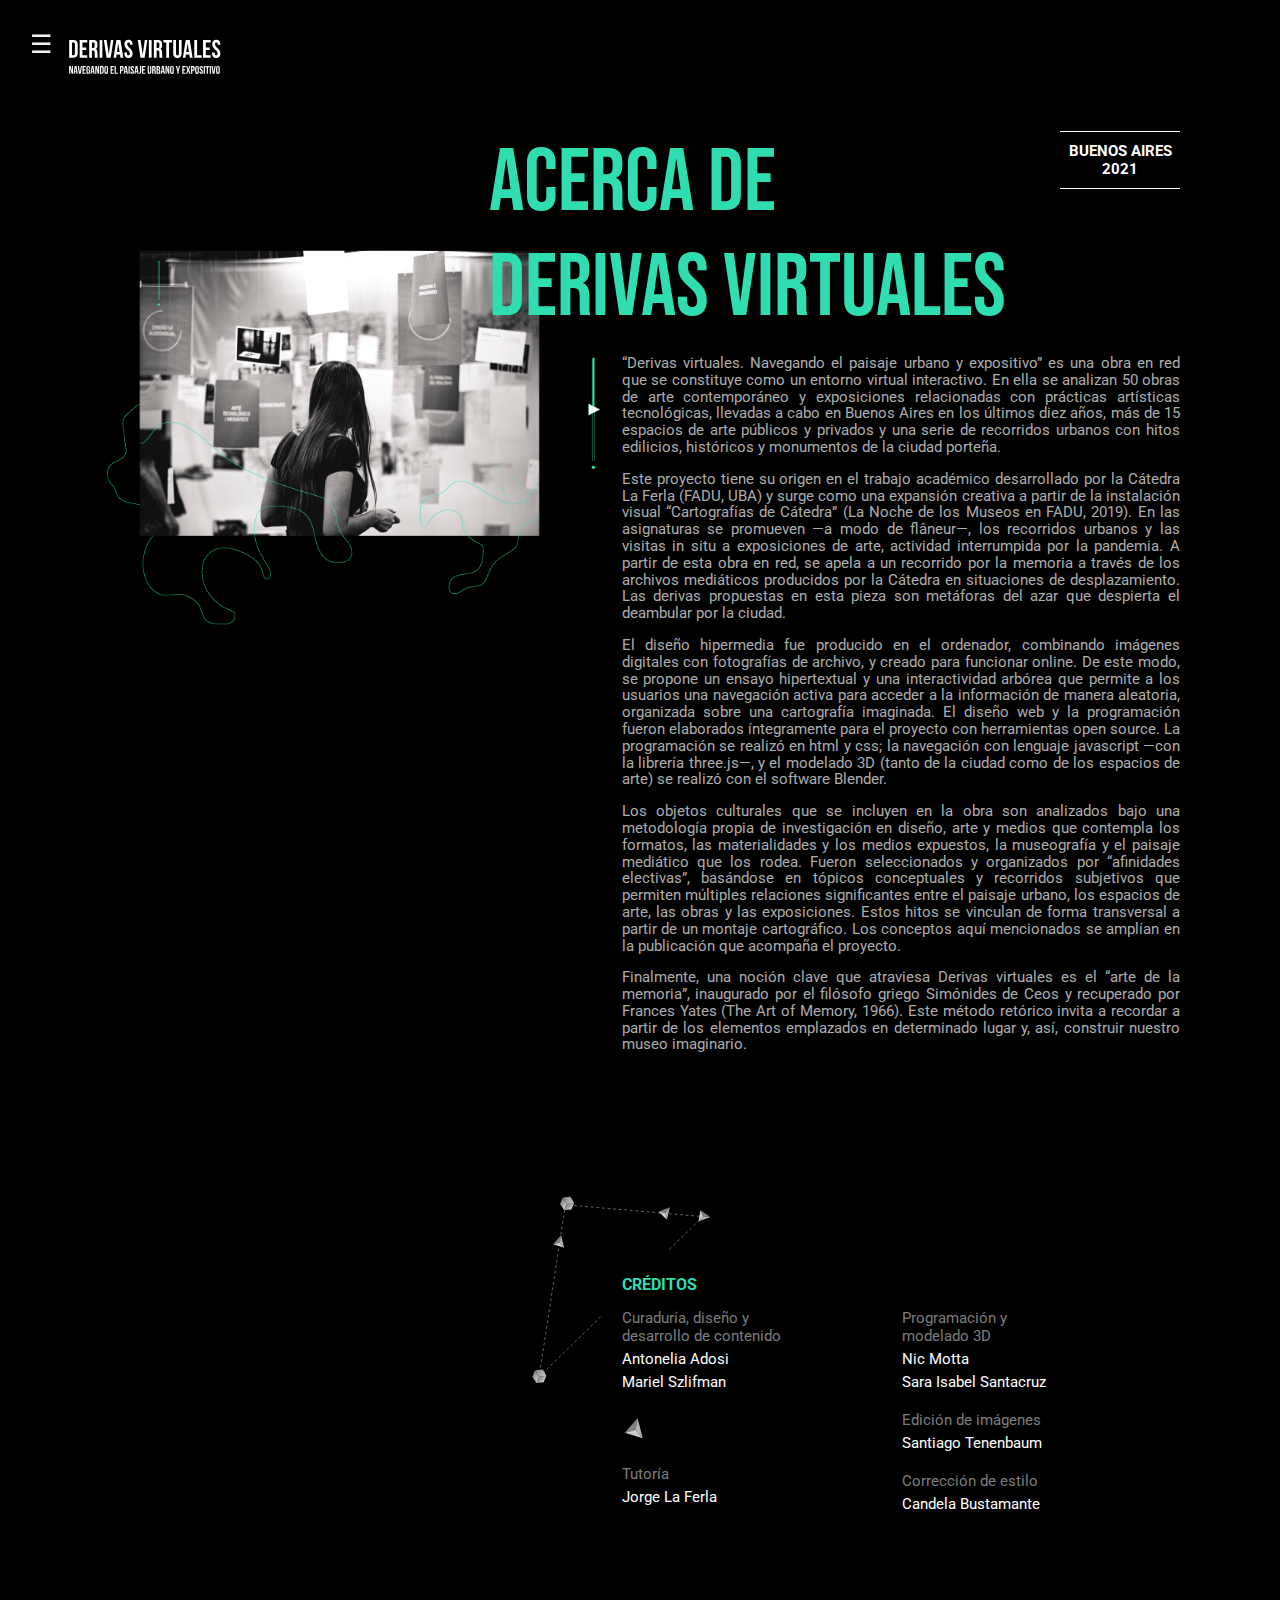
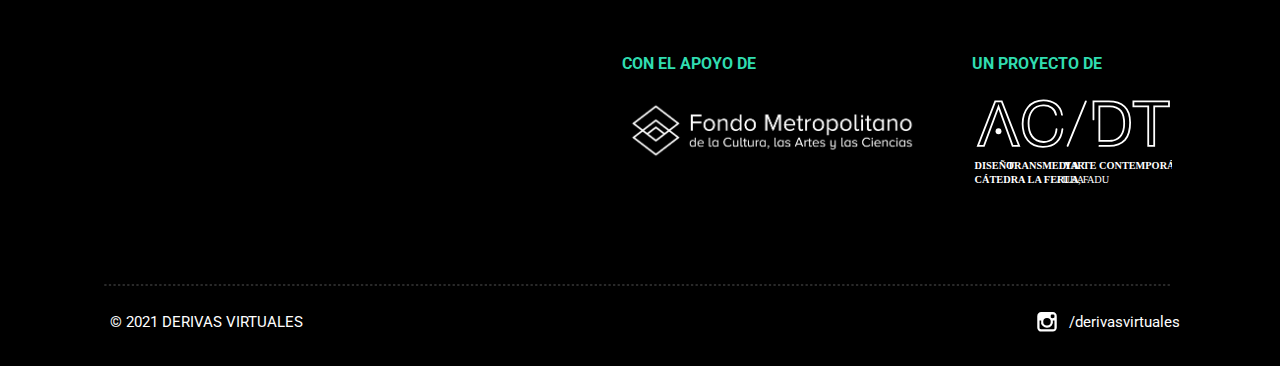
==== acercade.html @ 5469a75d "Initial commit" ====
<!DOCTYPE html>
<html lang="en">
<head>
  <meta charset="UTF-8">
  <meta http-equiv="X-UA-Compatible" content="IE=edge">
  <meta name="viewport" content="width=device-width, initial-scale=1.0">
  <link href="https://fonts.googleapis.com/css2?family=Bebas+Neue&family=Roboto:wght@100;300;400;500;700&display=swap" rel="stylesheet">
  <link rel="stylesheet" type="text/css" href="style-about-us.css">
  <title>Acerca de Derivas Virtuales</title>
</head>
<body>
  <header>
    <a class="titulo" href="./index.html">
      <button id="menu" class="button-menu" onclick="openMenu()">&#9776;</button>
      <div>
        <img src="./assets/img/Logo-final-05.svg" class="titulo-menu" />
      </div>
    </a>
  </header>
  <section class="section-about">
    <div class="text-ubication-container">
      <div class="text-ubication">
        <h1 class="title-about">ACERCA DE</h1>
        <h1 class="title-about">DERIVAS VIRTUALES</h1>
      </div>
      <p class="info-pais">BUENOS AIRES 2021</p>
    </div>
    <div class="container-info">
      <div class="image-container">
        <img src="./assets/img/imagen_acerca_de.png"/>
      </div>
      <div  class="container-info">
        <div class="text-about-container">
          <img src="./assets/img/iconos/landing_acerca.svg" class="about-imagen"/>
          <div>
            <p class="text-about">
              “Derivas virtuales. Navegando el paisaje urbano y expositivo” es una obra en red 
              que se constituye como un entorno virtual interactivo. En ella se analizan 50 obras 
              de arte contemporáneo y exposiciones relacionadas con prácticas artísticas tecnológicas, 
              llevadas a cabo en Buenos Aires en los últimos diez años, más de 15 espacios de arte 
              públicos y privados y una serie de recorridos urbanos con hitos edilicios, 
              históricos y monumentos de la ciudad porteña.
            </p>
            <p class="text-about">
              Este proyecto tiene su origen en el trabajo académico desarrollado por la 
              Cátedra La Ferla (FADU, UBA) y surge como una expansión creativa a partir 
              de la instalación visual “Cartografías de Cátedra” (La Noche de los Museos en FADU, 2019). 
              En las asignaturas se promueven —a modo de flâneur—, los recorridos urbanos y las visitas 
              in situ a exposiciones de arte, actividad interrumpida por la pandemia. 
              A partir de esta obra en red, se apela a un recorrido por la memoria a través de los archivos
              mediáticos producidos por la Cátedra en situaciones de desplazamiento. Las derivas propuestas 
              en esta pieza son metáforas del azar que despierta el deambular por la ciudad.
            </p>
            <p class="text-about">
              El diseño hipermedia fue producido en el ordenador, combinando imágenes digitales con 
              fotografías de archivo, y creado para funcionar online. De este modo, se propone un ensayo 
              hipertextual y una interactividad arbórea que permite a los usuarios una navegación 
              activa para acceder a la información de manera aleatoria, organizada sobre una cartografía imaginada. 
              El diseño web y la programación fueron elaborados íntegramente para el proyecto con herramientas open source. 
              La programación se realizó en html y css; la navegación con lenguaje javascript —con la librería three.js—, y 
              el modelado 3D (tanto de la ciudad como de los espacios de arte) se realizó con el software Blender.
            </p>
            <p class="text-about">
              Los objetos culturales que se incluyen en la obra son analizados bajo una metodología propia de investigación 
              en diseño, arte y medios que contempla los formatos, las materialidades y los medios expuestos, la museografía 
              y el paisaje mediático que los rodea. Fueron seleccionados y organizados por “afinidades electivas”, 
              basándose en tópicos conceptuales y recorridos subjetivos que permiten múltiples relaciones significantes 
              entre el paisaje urbano, los espacios de arte, las obras y las exposiciones. Estos hitos se vinculan de forma 
              transversal a partir de un montaje cartográfico. Los conceptos aquí mencionados se amplían en la publicación 
              que acompaña el proyecto.
            </p>
            <p class="text-about">
              Finalmente, una noción clave que atraviesa Derivas virtuales es el “arte de la memoria”, inaugurado por el 
              filósofo griego Simónides de Ceos y recuperado por Frances Yates (The Art of Memory, 1966). Este método retórico
              invita a recordar a partir de los elementos emplazados en determinado lugar y, así, construir nuestro museo imaginario. 
            </p>
            <div class="creditos-container">
              <img src="./assets/img/iconos/triangulo.svg" alt="triangle" class="creditos-imagen">
              <h4 class="creditos-titulo">CRÉDITOS</h4>
              <div class="creditos-container-info">
                <div>
                  <p class="creditos-texto">Curaduría, diseño y desarrollo de contenido</p>
                  <p class="creditos-info">Antonelia Adosi</p>
                  <p class="creditos-info">Mariel Szlifman</p>
                  <img src="./assets/img/iconos/rombo.svg" alt="rombo" class="imagen-entre-creditos">
                  <p class="creditos-texto">Tutoría</p>
                  <p class="creditos-info">Jorge La Ferla</p>
                </div>
                <div class="info-right">
                  <p class="creditos-texto">Programación y modelado 3D</p>
                  <p class="creditos-info">Nic Motta</p>
                  <p class="creditos-info">Sara Isabel Santacruz</p>
                  <p class="creditos-texto subtitulo">Edición de imágenes</p>
                  <p class="creditos-info">Santiago Tenenbaum</p>
                  <p class="creditos-texto subtitulo">Corrección de estilo</p>
                  <p class="creditos-info">Candela Bustamante</p>
                </div>
              </div>
            </div>
            <div class="apoyo-container">
              <div>
                <h3 class="creditos-titulo apoyo-titulo">CON EL APOYO DE</h3>
                <img src="./assets/img/logo-fondo.png" alt="logo" class="fondo-img">
              </div>
              <a class="proyecto-container" href="https://www.instagram.com/catedralaferla/">
                <h3 class="creditos-titulo apoyo-titulo">UN PROYECTO DE</h3>
                <img src="./assets/img/logo_ac.svg" alt="logo" class="ac-img">
              </a>
            </div>
          </div>
        </div>
      </div>
    </div>
    <footer>
      <img src="./assets/img/iconos/footer.svg" alt="border">
      <div class="anchor-container">
        <p>© 2021 DERIVAS VIRTUALES</p>
        <a class="anchor" href="https://www.instagram.com/derivasvirtuales/">
          <img src="./assets/img/iconos/ig-derivas.svg" alt="">
          <p>/derivasvirtuales</p>
        </a>
      </div>
    </footer>
  </section>
</body>
</html>
---- style-about-us.css ----
body {
  margin: 0;
  background-color: black;
}

header {
  width: 100%;
  height: 131px;
}

a {
  text-decoration: none;
}

.titulo {
  position: fixed;
  margin: 30px;
  color: #f1f1f1;
  display: flex;
  letter-spacing: 1.5px;
  z-index: 2;
}

.button-menu {
  font-size: 25px;
  background-color: transparent;
  margin: 0 9px 0 0;
  padding: 0;
  display: block;
  height: fit-content;
  border: 0;
  color: #f1f1f1;
}

.titulo-menu {
  width: 56%;
}

.text-about {
  color: #adadad;
  text-align: justify;
  font: 15px 'Roboto';
  line-height: 16.8px;
  margin-top: 15px;
}

.text-about:first-child {
  margin: 0;
}

.text-about-container {
  margin-top: 120px;
  display: flex;
}

.about-imagen {
  margin-right: 20px;
  margin-left: 25px;
  height: 120px;
}

.info-pais {
  color: white;
  width: 120px;
  right: 0;
  position: absolute;
  text-align: center;
  margin: 0;
  padding: 10px 0;
  border-top: 1px solid white;
  border-bottom: 1px solid white;
  font: 15px 'Roboto';
  font-weight: bold;
}

.section-about {
  max-width: 1080px;
  margin: 0 auto;
  display: flex;
  flex-direction: column;
}

.title-about {
  font: 88px 'Bebas Neue';
  color: #30DDB0;
  margin: 0;
}

.container-info {
  display: flex;
  position: relative;
}

.inner-text {
  position: absolute;
  width: 520px;
  right: -138px;
}

.out-text {
  align-self: flex-end;
  position: relative;
  right: 90px;
}

.image-container img {
  width: 460px;
}

.text-ubication-container {
  position: relative;
  height: 104px;
}

.text-ubication {
  left: 36%;
  z-index: 1;
  top: 0;
  transform: translate(0, 0);
  position: absolute;
}

.creditos-container {
  display: flex;
  flex-direction: column;
  position: relative;
  margin-top: 200px;
}

.creditos-imagen {
  position: absolute;
  margin: 0;
  width: 190px;
  top: -58px;
  right: 83%;
  height: 190px;
}

.imagen-entre-creditos {
  margin: 20px 0 10px;
  width: 25px;
}

.creditos-container-info {
  display: flex;
}

.info-right {
  margin-left: 120px;
}

.creditos-titulo {
  font: 16px 'Roboto';
  font-weight: bold; 
  color: #30DDB0;
  margin-bottom: 5px;
}

.creditos-texto {
  color: #7d7d7d;
  font: 15px 'Roboto';
  width: 160px;
  margin: 10px 0 5px;
}

.creditos-info {
  color: white;
  font: 15px 'Roboto';
  margin: 3px 0 5px;
}

.subtitulo {
  margin: 20px 0 5px;
}

.fondo-img {
  width: 300px;
}

.ac-img {
  width: 200px;
}

.apoyo-container {
  display: flex;
  align-self: flex-end;
  margin-top: 120px;
}

.proyecto-container {
  margin-left: 50px;
}

.apoyo-titulo {
  margin-bottom: 25px;
}

footer {
  margin-top: 85px;
  margin-bottom: 20px;
}

.anchor-container {
  display: flex;
  justify-content: space-between;
}

.anchor {
  display: flex;
}

.anchor img {
  width: 25px;
}

.anchor-container p {
  font: 15px 'Roboto';
  color: white;
  margin-left: 10px;
}

.section-nav {
  height: 100vh;
}

#footer-nav {
  max-width: 1080px;
  margin: 85px auto 20px;
}

#body-nav {
  background-image: url('./assets/img/mapa-de-navegacion-fondo.png');
  background-position: center;
    background-repeat: no-repeat;
    background-size: contain;
}

.text-ubication-nav h1 {
  font: 60px 'Bebas Neue';
  color: white;
  margin: 0;
}

.text-ubication-nav p {
  font: 12px 'Roboto';
  color: white;
  font-weight: bold;
  width: 390px;
}

#header-nav {
  width: 100%;
  height: 75px;
}
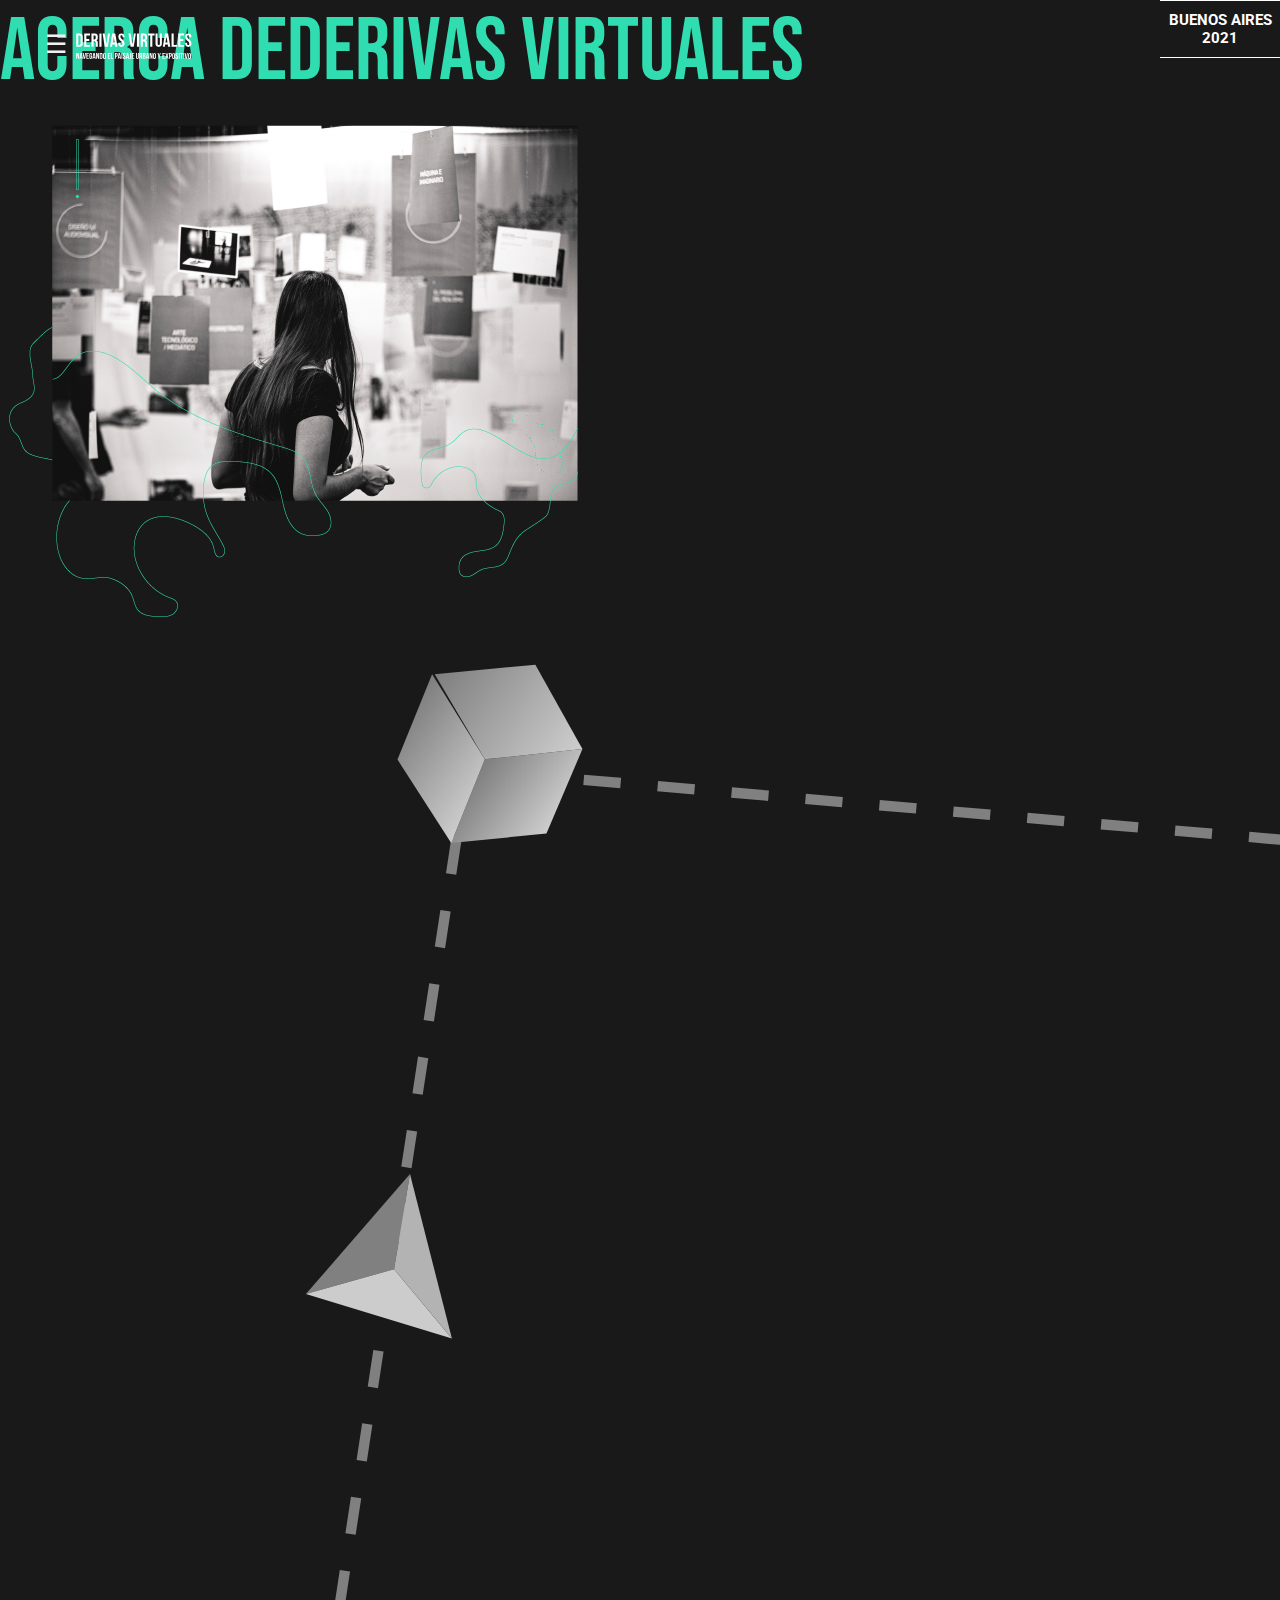
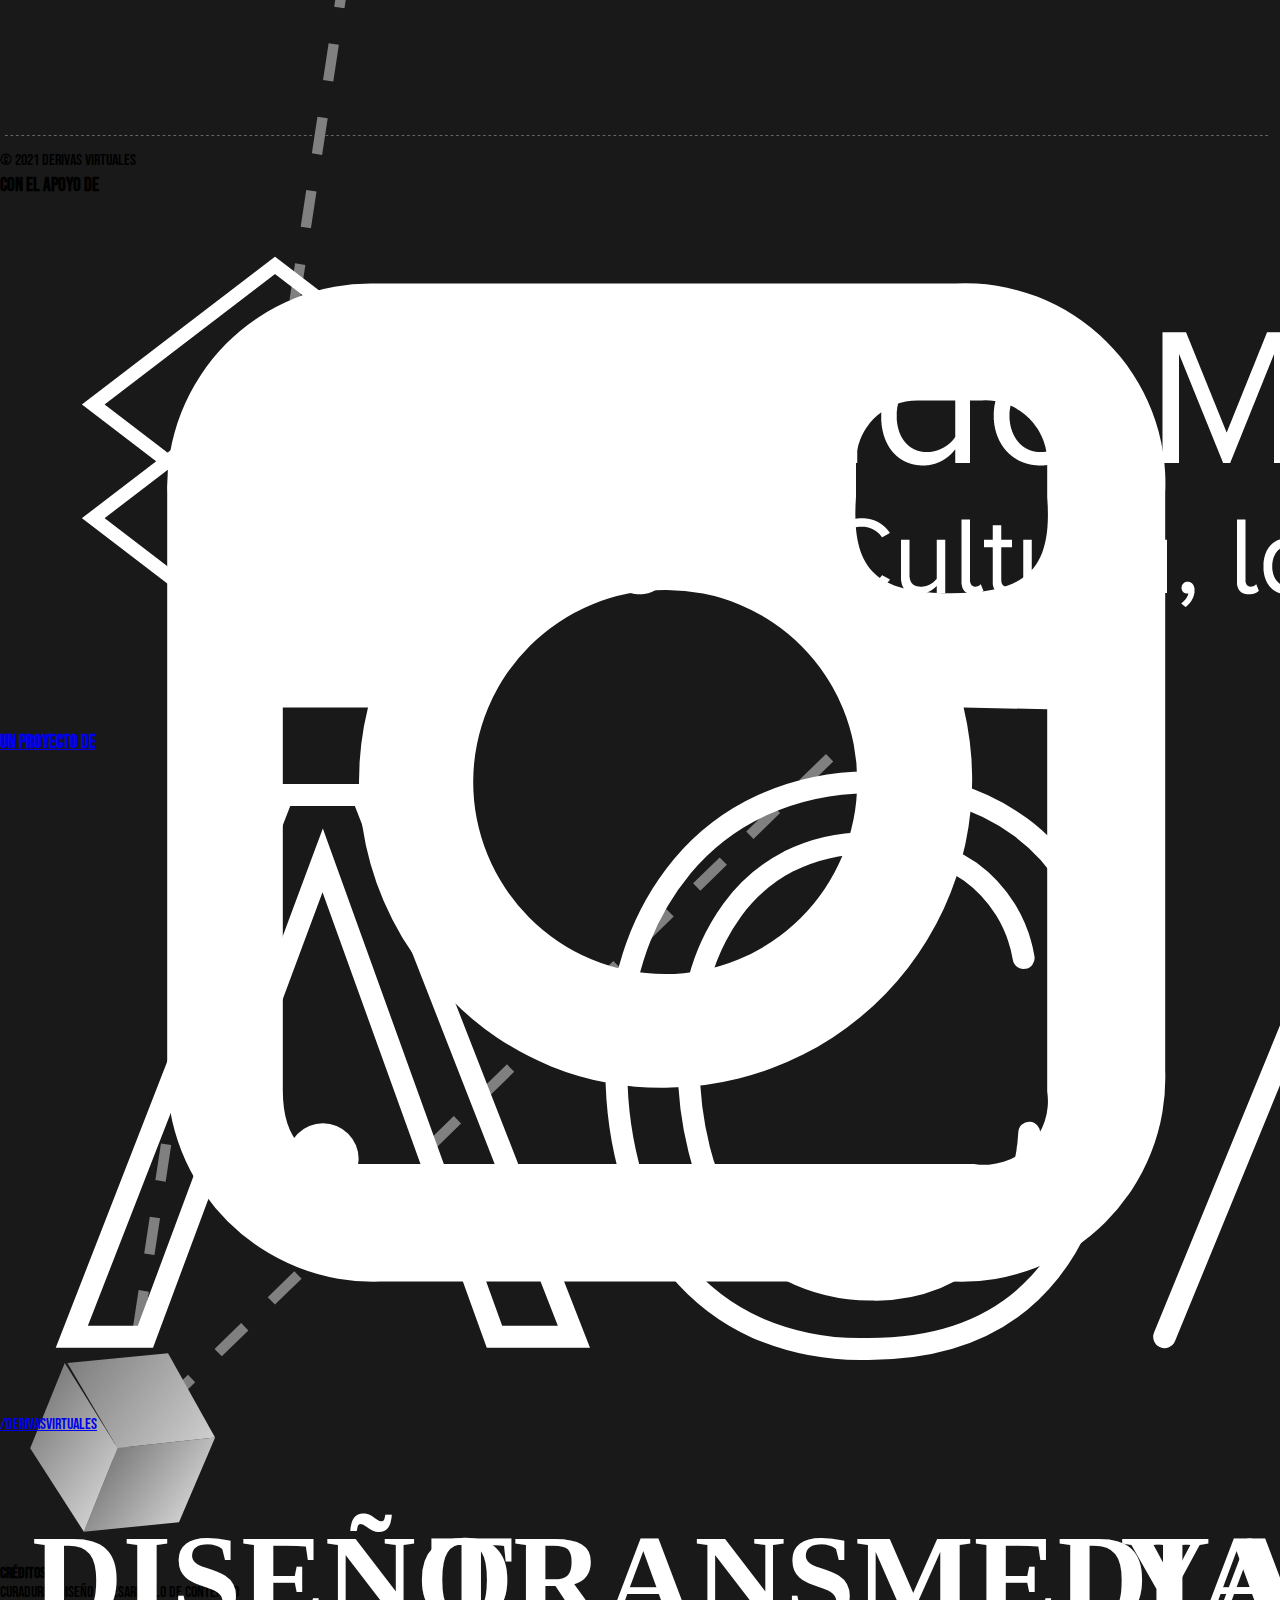
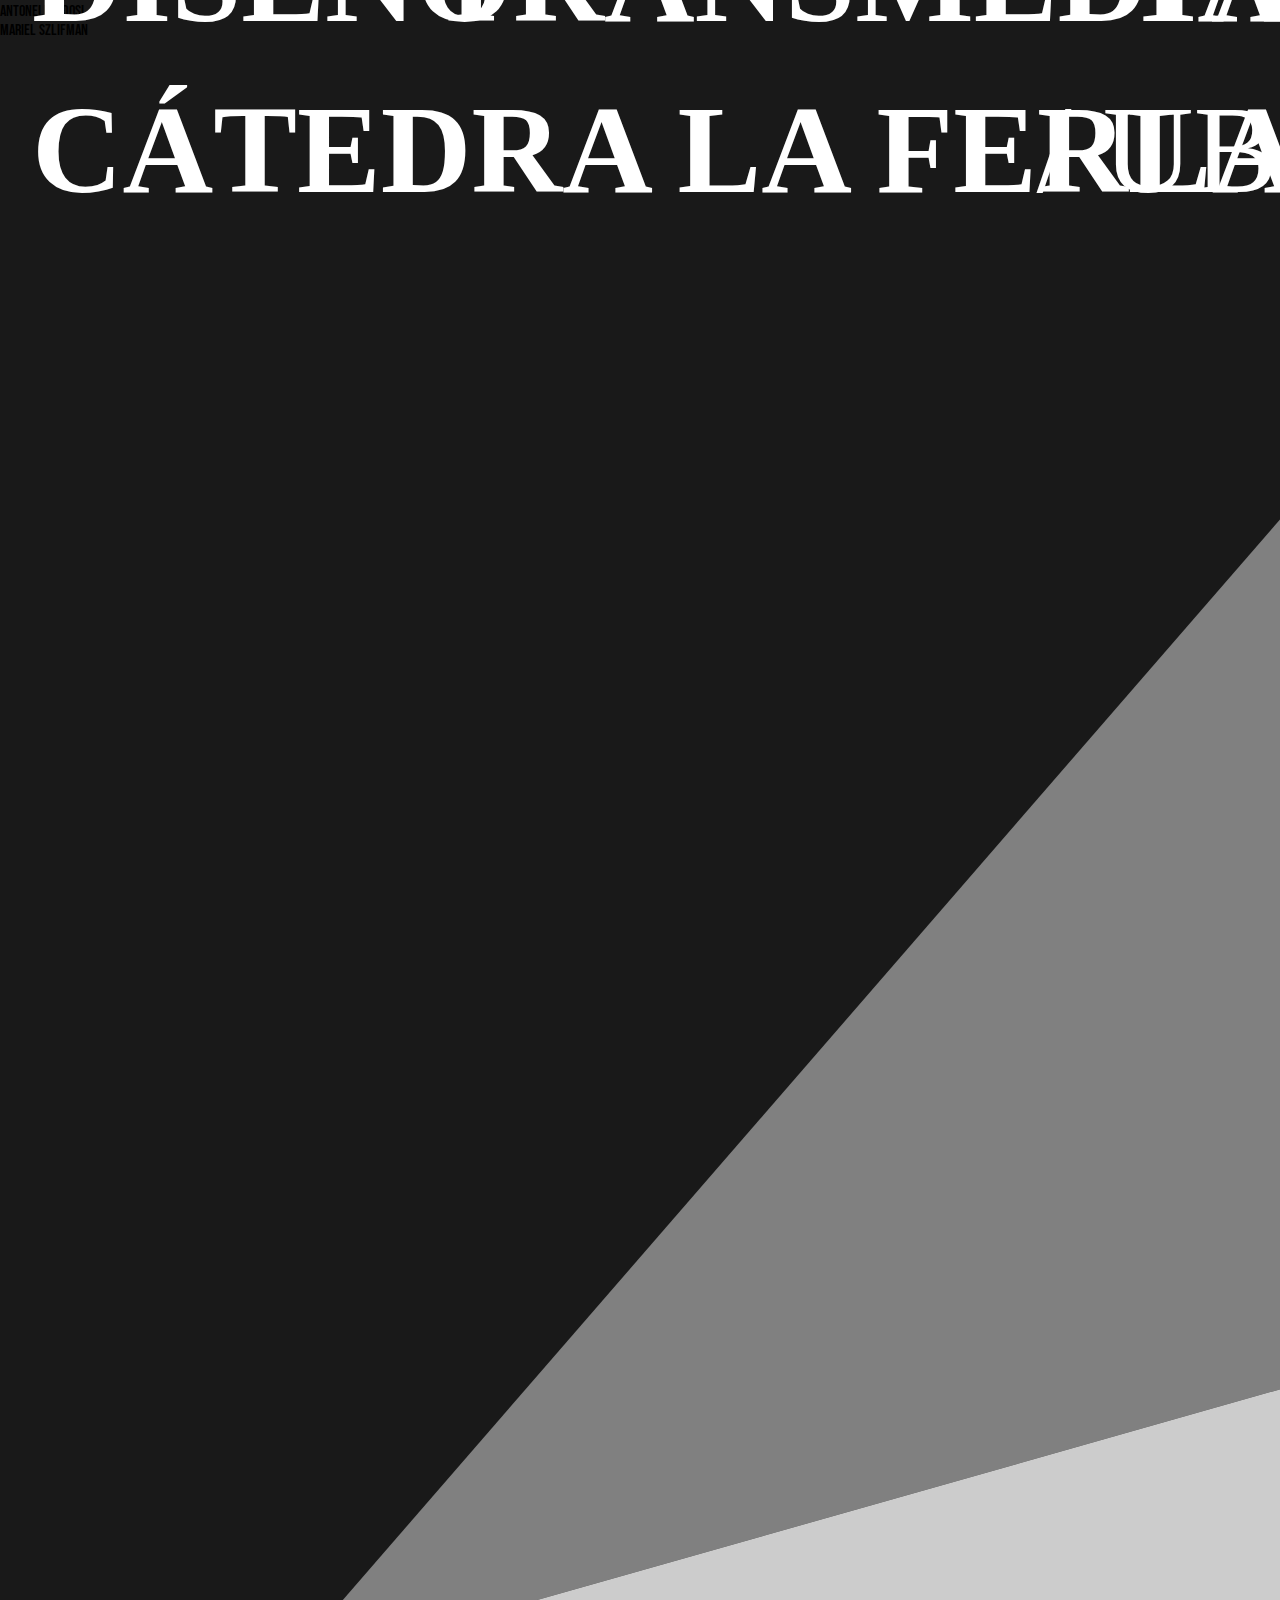
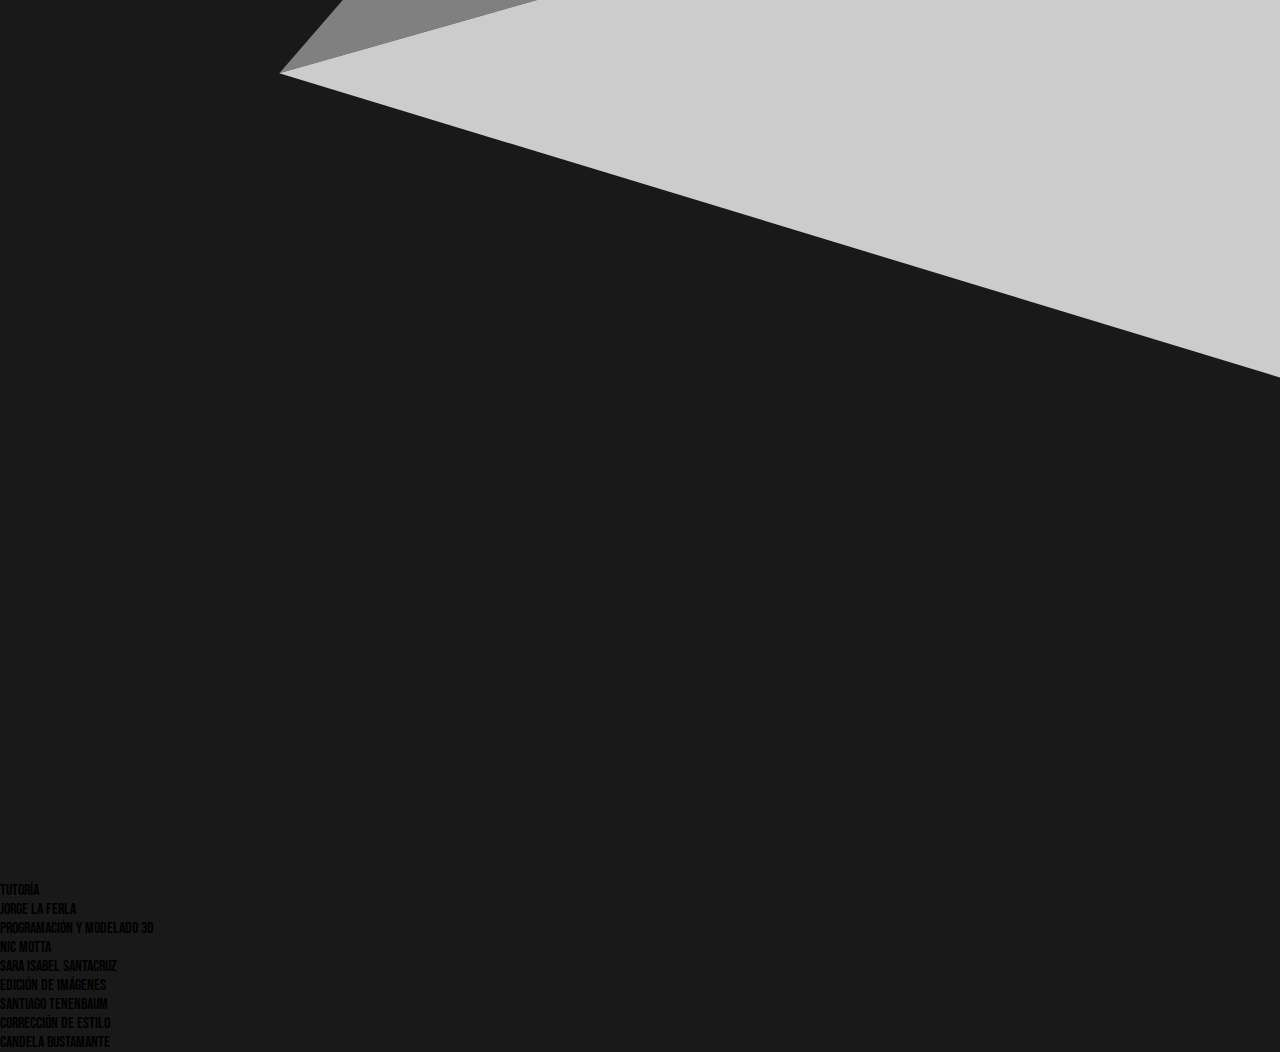
==== commit 6f7425f6: "Avances en About Us" ====
--- a/acercade.html
+++ b/acercade.html
@@ -5,31 +5,65 @@
   <meta http-equiv="X-UA-Compatible" content="IE=edge">
   <meta name="viewport" content="width=device-width, initial-scale=1.0">
   <link href="https://fonts.googleapis.com/css2?family=Bebas+Neue&family=Roboto:wght@100;300;400;500;700&display=swap" rel="stylesheet">
-  <link rel="stylesheet" type="text/css" href="style-about-us.css">
+  <link rel="stylesheet" type="text/css" href="Styles/styles.css">
   <title>Acerca de Derivas Virtuales</title>
 </head>
 <body>
-  <header>
-    <a class="titulo" href="./index.html">
-      <button id="menu" class="button-menu" onclick="openMenu()">&#9776;</button>
-      <div>
-        <img src="./assets/img/Logo-final-05.svg" class="titulo-menu" />
-      </div>
-    </a>
-  </header>
-  <section class="section-about">
-    <div class="text-ubication-container">
-      <div class="text-ubication">
+  <div class="titulo">
+    <button id="menu" class="button-menu" onclick="openMenu()">&#9776;</button>
+    <div class="derivasMainLogo">
+      <img src="./assets/img/Logo-final-05.svg" class="titulo-menu" />
+    </div>
+  </div>
+  <div id="menu-container"></div>
+  <section class="section-aboutUs">
+    <div class="title-container">
+      <div class="title-box">
         <h1 class="title-about">ACERCA DE</h1>
         <h1 class="title-about">DERIVAS VIRTUALES</h1>
       </div>
       <p class="info-pais">BUENOS AIRES 2021</p>
     </div>
-    <div class="container-info">
-      <div class="image-container">
-        <img src="./assets/img/imagen_acerca_de.png"/>
+    <div class="SA-main-container">
+      <div class="imgNcredits-container">
+        <div class="image-container">
+          <img src="./assets/img/imagen_acerca_de.png"/>
+        </div>
+        <div class="creditos-container">
+          <img src="./assets/img/iconos/triangulo.svg" alt="triangle" class="creditos-imagen">
+          <h4 class="creditos-titulo">CRÉDITOS</h4>
+          <div class="creditos-container-info">
+            <div>
+              <p class="creditos-texto">Curaduría, diseño y desarrollo de contenido</p>
+              <p class="creditos-info">Antonelia Adosi</p>
+              <p class="creditos-info">Mariel Szlifman</p>
+              <img src="./assets/img/iconos/rombo.svg" alt="rombo" class="imagen-entre-creditos">
+              <p class="creditos-texto">Tutoría</p>
+              <p class="creditos-info">Jorge La Ferla</p>
+            </div>
+            <div class="info-right">
+              <p class="creditos-texto">Programación y modelado 3D</p>
+              <p class="creditos-info">Nic Motta</p>
+              <p class="creditos-info">Sara Isabel Santacruz</p>
+              <p class="creditos-texto subtitulo">Edición de imágenes</p>
+              <p class="creditos-info">Santiago Tenenbaum</p>
+              <p class="creditos-texto subtitulo">Corrección de estilo</p>
+              <p class="creditos-info">Candela Bustamante</p>
+            </div>
+          </div>
+        </div>
+        <div class="apoyo-container">
+          <div>
+            <h3 class="creditos-titulo apoyo-titulo">CON EL APOYO DE</h3>
+            <img src="./assets/img/logo-fondo.png" alt="logo" class="fondo-img">
+          </div>
+          <a class="proyecto-container" href="https://www.instagram.com/catedralaferla/">
+            <h3 class="creditos-titulo apoyo-titulo">UN PROYECTO DE</h3>
+            <img src="./assets/img/logo_ac.svg" alt="logo" class="ac-img">
+          </a>
+        </div>
       </div>
-      <div  class="container-info">
+      <div  class="info-container">
         <div class="text-about-container">
           <img src="./assets/img/iconos/landing_acerca.svg" class="about-imagen"/>
           <div>
@@ -74,39 +108,6 @@
               filósofo griego Simónides de Ceos y recuperado por Frances Yates (The Art of Memory, 1966). Este método retórico
               invita a recordar a partir de los elementos emplazados en determinado lugar y, así, construir nuestro museo imaginario. 
             </p>
-            <div class="creditos-container">
-              <img src="./assets/img/iconos/triangulo.svg" alt="triangle" class="creditos-imagen">
-              <h4 class="creditos-titulo">CRÉDITOS</h4>
-              <div class="creditos-container-info">
-                <div>
-                  <p class="creditos-texto">Curaduría, diseño y desarrollo de contenido</p>
-                  <p class="creditos-info">Antonelia Adosi</p>
-                  <p class="creditos-info">Mariel Szlifman</p>
-                  <img src="./assets/img/iconos/rombo.svg" alt="rombo" class="imagen-entre-creditos">
-                  <p class="creditos-texto">Tutoría</p>
-                  <p class="creditos-info">Jorge La Ferla</p>
-                </div>
-                <div class="info-right">
-                  <p class="creditos-texto">Programación y modelado 3D</p>
-                  <p class="creditos-info">Nic Motta</p>
-                  <p class="creditos-info">Sara Isabel Santacruz</p>
-                  <p class="creditos-texto subtitulo">Edición de imágenes</p>
-                  <p class="creditos-info">Santiago Tenenbaum</p>
-                  <p class="creditos-texto subtitulo">Corrección de estilo</p>
-                  <p class="creditos-info">Candela Bustamante</p>
-                </div>
-              </div>
-            </div>
-            <div class="apoyo-container">
-              <div>
-                <h3 class="creditos-titulo apoyo-titulo">CON EL APOYO DE</h3>
-                <img src="./assets/img/logo-fondo.png" alt="logo" class="fondo-img">
-              </div>
-              <a class="proyecto-container" href="https://www.instagram.com/catedralaferla/">
-                <h3 class="creditos-titulo apoyo-titulo">UN PROYECTO DE</h3>
-                <img src="./assets/img/logo_ac.svg" alt="logo" class="ac-img">
-              </a>
-            </div>
           </div>
         </div>
       </div>
@@ -122,5 +123,12 @@
       </div>
     </footer>
   </section>
+  <!---------------- Scripts -------------------->
+  <script src="index.js"></script>
+  <script src="menu.js"></script>
+  <script src="info-edificios.js"></script>
+  <script type="module">
+    createMenu()
+  </script>
 </body>
 </html>
--- a/Styles/styles.css
+++ b/Styles/styles.css
@@ -0,0 +1,473 @@
+* {
+  margin: 0;
+  padding: 0;
+}
+
+body {
+  font-family: 'Bebas Neue', 'Roboto', sans-serif;
+  background-color: #191919;
+  cursor: -webkit-grab;
+  cursor: grab;
+}
+
+.titulo {
+  width: 12%;
+  position: fixed;
+  margin: 2%  0 0 0;
+  padding-left: 3.5%;
+  color: #f1f1f1;
+  display: -webkit-box;
+  display: -ms-flexbox;
+  display: flex;
+  -webkit-box-align: start;
+      -ms-flex-align: start;
+          align-items: start;
+  letter-spacing: 1.5px;
+  z-index: 2;
+}
+
+.derivasMainLogo {
+  width: 100%;
+}
+
+.derivasMainLogo img {
+  width: 100%;
+}
+
+.button-menu {
+  font-size: 25px;
+  background-color: transparent;
+  margin: 3% 2% 0 0;
+  padding: 0;
+  display: block;
+  height: -webkit-fit-content;
+  height: -moz-fit-content;
+  height: fit-content;
+  color: #f1f1f1;
+}
+
+.titulo-menu {
+  width: 56%;
+}
+
+.subtitulo-menu {
+  font-size: 18px;
+  margin: 0;
+}
+
+.titulo-museos {
+  font-family: 'Bebas Neue';
+  font-size: 30px;
+  color: #4BCFAB;
+}
+
+button {
+  -webkit-transition: display 0.5s ease;
+  transition: display 0.5s ease;
+  margin: 20px auto;
+  color: #0f0e0f;
+  border: 0;
+  padding: 6px 10px;
+  cursor: pointer;
+}
+
+span {
+  color: black;
+}
+
+#menu-container {
+  width: 400px;
+  height: 100%;
+  background-color: #333233;
+  position: absolute;
+  bottom: 0;
+  z-index: 1;
+}
+
+.close-button {
+  -webkit-transition: display 0.5s ease;
+  transition: display 0.5s ease;
+  display: none;
+}
+
+.header-menu {
+  height: 10%;
+  display: -webkit-box;
+  display: -ms-flexbox;
+  display: flex;
+  -webkit-box-align: center;
+      -ms-flex-align: center;
+          align-items: center;
+  -webkit-box-pack: end;
+      -ms-flex-pack: end;
+          justify-content: flex-end;
+}
+
+.header-menu img {
+  width: 6%;
+  margin-right: 5%;
+}
+
+.body {
+  margin-top: 10%;
+  font-family: 'Work Sans', sans-serif;
+  font-weight: 500;
+  font-size: 15px;
+  overflow-y: scroll;
+  max-height: calc(100vh - 200px);
+  height: 40%;
+}
+
+.body::-webkit-scrollbar {
+  width: 0;
+}
+
+@media (max-width: 1440px) {
+  .body {
+    max-height: 390px;
+  }
+  .footer {
+    max-height: 390px;
+  }
+}
+
+.open {
+  -webkit-transition: left 0.5s ease;
+  transition: left 0.5s ease;
+  left: 0;
+}
+
+.close {
+  -webkit-transition: left 0.5s ease;
+  transition: left 0.5s ease;
+  left: -400px;
+}
+
+.header-menu span {
+  cursor: pointer;
+  margin: 40px 23px;
+}
+
+.icon-close {
+  color: white;
+}
+
+.submenu-header {
+  display: -webkit-box;
+  display: -ms-flexbox;
+  display: flex;
+  -webkit-box-align: end;
+      -ms-flex-align: end;
+          align-items: flex-end;
+  width: 87%;
+  -webkit-box-pack: justify;
+      -ms-flex-pack: justify;
+          justify-content: space-between;
+  margin: 0 auto;
+}
+
+.submenu-header img {
+  width: 23px;
+}
+
+.submenu-title {
+  margin: 0;
+}
+
+.title-recorridos {
+  color: #32C7A0;
+}
+
+.title-espacios {
+  color: #E9DC42;
+}
+
+.title-obras {
+  color: #D486B3;
+}
+
+.recorridos-line {
+  background-color: #32C7A0;
+}
+
+.chevron {
+  cursor: pointer;
+}
+
+.chevron-recorridos {
+  color: #32C7A0;
+}
+
+.chevron-espacios {
+  color: #E9DC42;
+}
+
+.chevron-obras {
+  color: #D486B3;
+}
+
+.margin-menu {
+  margin-top: 45px;
+}
+
+.espacios-line {
+  background-color: #E9DC42;
+}
+
+.obras-line {
+  background-color: #D486B3;
+}
+
+.line-top {
+  width: 132px;
+  height: 2px;
+  margin-bottom: 10px;
+  border-radius: 2%;
+}
+
+.list-menu {
+  -webkit-transition: visibility 0s, opacity 0.2s linear;
+  transition: visibility 0s, opacity 0.2s linear;
+  list-style: none;
+  color: white;
+  font-size: 12px;
+  padding: 0;
+  width: 345px;
+  margin: 20px auto;
+  opacity: 1;
+  height: auto;
+  visibility: visible;
+}
+
+.close-menu {
+  opacity: 0;
+  visibility: hidden;
+  margin: 0 auto;
+  height: 0;
+  -webkit-transition: visibility 0s, opacity 0.2s linear;
+  transition: visibility 0s, opacity 0.2s linear;
+}
+
+.list-menu li {
+  display: -webkit-box;
+  display: -ms-flexbox;
+  display: flex;
+  -webkit-box-align: center;
+      -ms-flex-align: center;
+          align-items: center;
+  -webkit-box-pack: justify;
+      -ms-flex-pack: justify;
+          justify-content: space-between;
+  margin-bottom: 10px;
+}
+
+.list-menu li img {
+  width: 30px;
+}
+
+.list-menu li p {
+  font-family: 'Roboto';
+  font-size: 14px;
+  font-weight: 400;
+  margin: 0;
+}
+
+.list-menu li i {
+  cursor: pointer;
+  font-size: 15px;
+}
+
+.switch {
+  cursor: pointer;
+}
+
+.active-switch {
+  color: #e9dc42;
+}
+
+.accessLink {
+  height: 85%;
+  width: 100%;
+  display: -webkit-box;
+  display: -ms-flexbox;
+  display: flex;
+  -webkit-box-orient: vertical;
+  -webkit-box-direction: normal;
+      -ms-flex-direction: column;
+          flex-direction: column;
+  -webkit-box-pack: space-evenly;
+      -ms-flex-pack: space-evenly;
+          justify-content: space-evenly;
+  color: white;
+}
+
+.accessLink img {
+  width: 45%;
+  margin-left: 15%;
+}
+
+.item-link {
+  width: 50%;
+  margin-left: 15%;
+  font-family: 'Roboto';
+  font-style: normal;
+  font-weight: normal;
+  font-size: 15px;
+  text-decoration: none;
+  color: white;
+}
+
+.footer {
+  margin-top: 40%;
+  max-height: calc(100vh - 200px);
+  height: 20%;
+}
+
+.footer img {
+  width: 45%;
+  margin-left: 15%;
+}
+
+.footer p {
+  width: 75%;
+  margin-left: 15%;
+  font-family: 'Roboto';
+  font-style: normal;
+  font-size: 12px;
+  font-weight: normal;
+  text-decoration: none;
+  color: white;
+}
+
+.ig-link {
+  width: 30%;
+  margin-left: 15%;
+}
+
+.ig-container {
+  display: -webkit-box;
+  display: -ms-flexbox;
+  display: flex;
+  -webkit-box-orient: horizontal;
+  -webkit-box-direction: normal;
+      -ms-flex-direction: row;
+          flex-direction: row;
+  -webkit-box-pack: justify;
+      -ms-flex-pack: justify;
+          justify-content: space-between;
+  -webkit-box-align: center;
+      -ms-flex-align: center;
+          align-items: center;
+}
+
+.ig-link .ig-container img {
+  width: 15%;
+  margin-left: 0%;
+}
+
+.ig-link .ig-container h3 {
+  font-family: 'Roboto';
+  font-style: normal;
+  font-size: 12px;
+  font-weight: normal;
+  text-decoration: none;
+  color: white;
+}
+
+.section-aboutUs {
+  height: 200vh;
+  display: -webkit-box;
+  display: -ms-flexbox;
+  display: flex;
+  -webkit-box-orient: vertical;
+  -webkit-box-direction: normal;
+      -ms-flex-direction: column;
+          flex-direction: column;
+}
+
+.section-aboutUs .title-container {
+  height: 10%;
+  display: -webkit-box;
+  display: -ms-flexbox;
+  display: flex;
+  -webkit-box-orient: horizontal;
+  -webkit-box-direction: normal;
+      -ms-flex-direction: row;
+          flex-direction: row;
+}
+
+.section-aboutUs .title-container .title-box {
+  display: -webkit-box;
+  display: -ms-flexbox;
+  display: flex;
+  -webkit-box-orient: horizontal;
+  -webkit-box-direction: normal;
+      -ms-flex-direction: row;
+          flex-direction: row;
+}
+
+.section-aboutUs .title-container .title-box .title-about {
+  font: 88px 'Bebas Neue';
+  color: #30DDB0;
+  margin: 0;
+}
+
+.section-aboutUs .title-container .info-pais {
+  color: white;
+  width: 120px;
+  right: 0;
+  position: absolute;
+  text-align: center;
+  margin: 0;
+  padding: 10px 0;
+  border-top: 1px solid white;
+  border-bottom: 1px solid white;
+  font: 15px 'Roboto';
+  font-weight: bold;
+}
+
+.section-aboutUs .SA-main-container {
+  height: 90%;
+  display: -webkit-box;
+  display: -ms-flexbox;
+  display: flex;
+  -webkit-box-orient: horizontal;
+  -webkit-box-direction: normal;
+      -ms-flex-direction: row;
+          flex-direction: row;
+}
+
+.section-aboutUs .SA-main-container .imgNcredits-container {
+  height: 100%;
+  display: -webkit-box;
+  display: -ms-flexbox;
+  display: flex;
+  -webkit-box-orient: vertical;
+  -webkit-box-direction: normal;
+      -ms-flex-direction: column;
+          flex-direction: column;
+}
+
+.section-aboutUs .SA-main-container .imgNcredits-container .img-container {
+  height: 30%;
+}
+
+.section-aboutUs .SA-main-container .imgNcredits-container .img-container img {
+  width: 460px;
+}
+
+.section-aboutUs .SA-main-container .imgNcredits-container .creditos-container {
+  height: 70%;
+}
+
+.section-aboutUs .SA-main-container .info-container {
+  height: 100%;
+  display: -webkit-box;
+  display: -ms-flexbox;
+  display: flex;
+  -webkit-box-orient: vertical;
+  -webkit-box-direction: normal;
+      -ms-flex-direction: column;
+          flex-direction: column;
+}
+/*# sourceMappingURL=styles.css.map */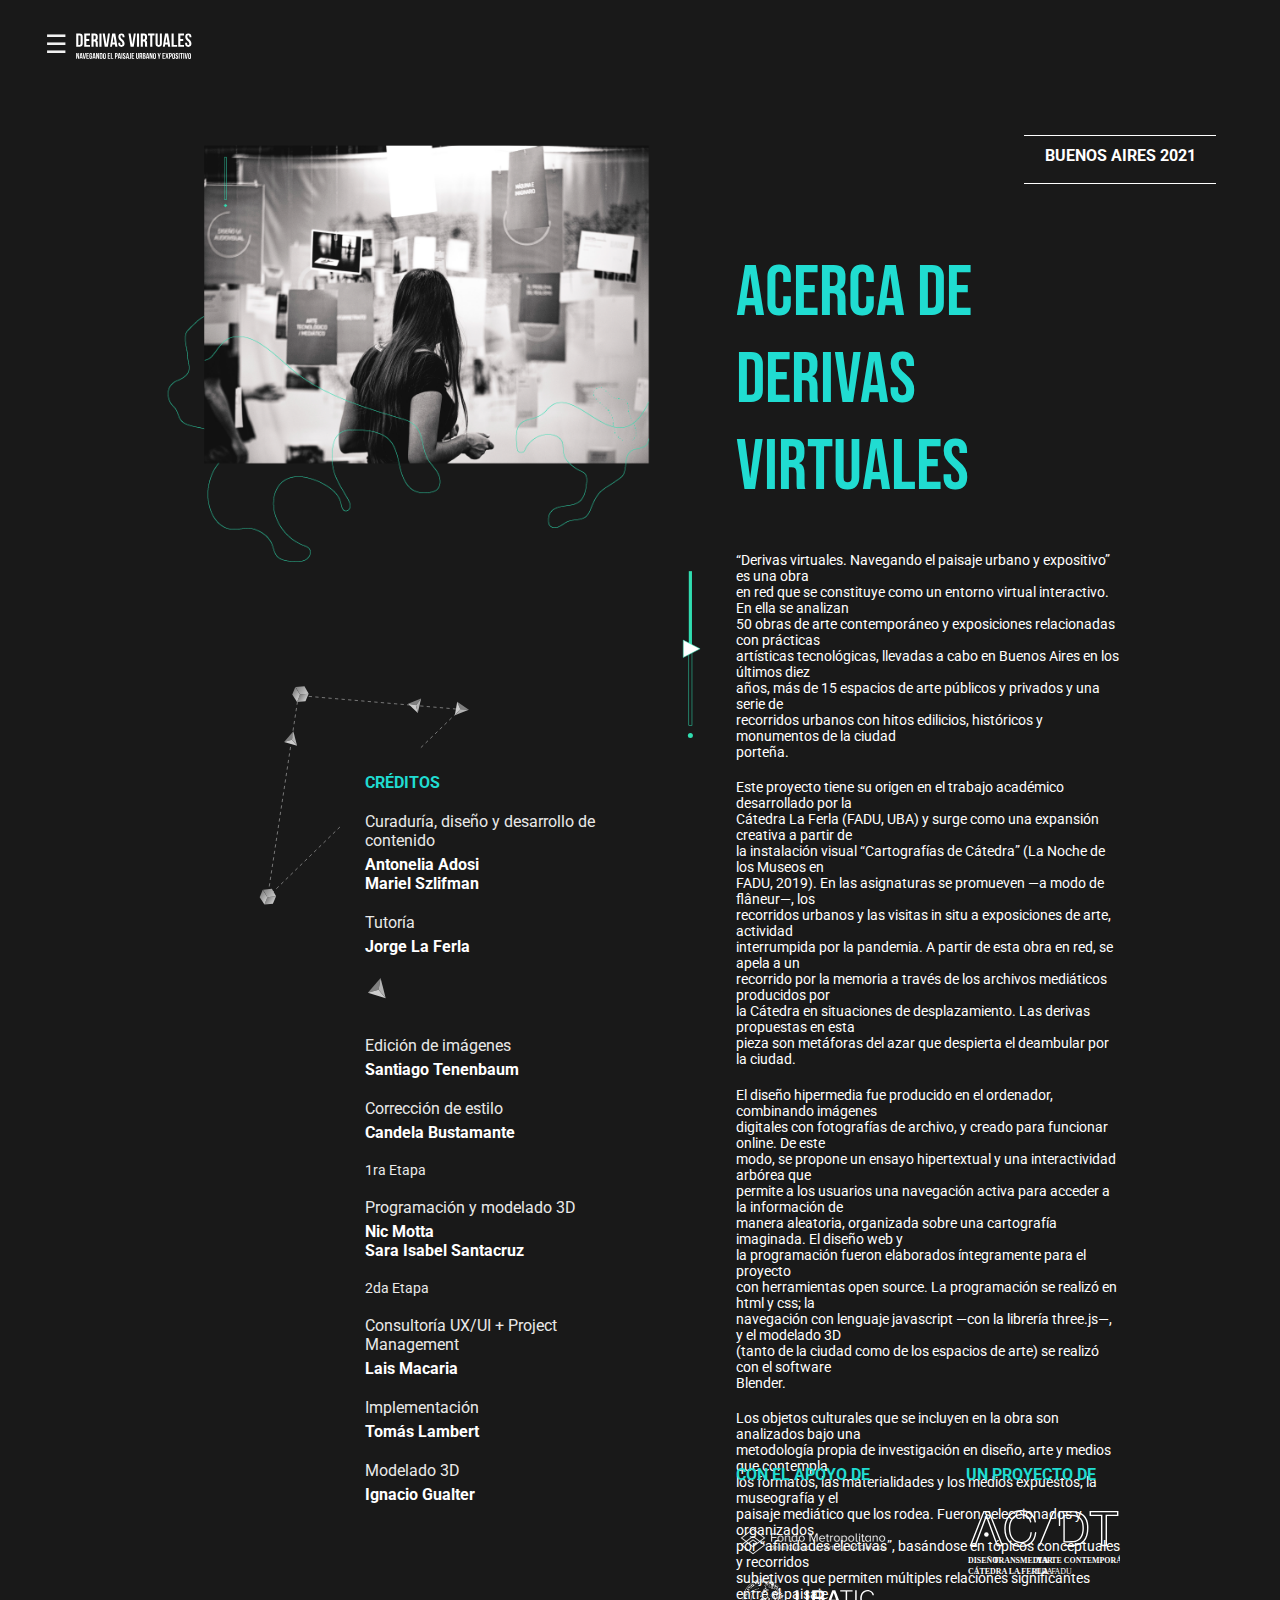
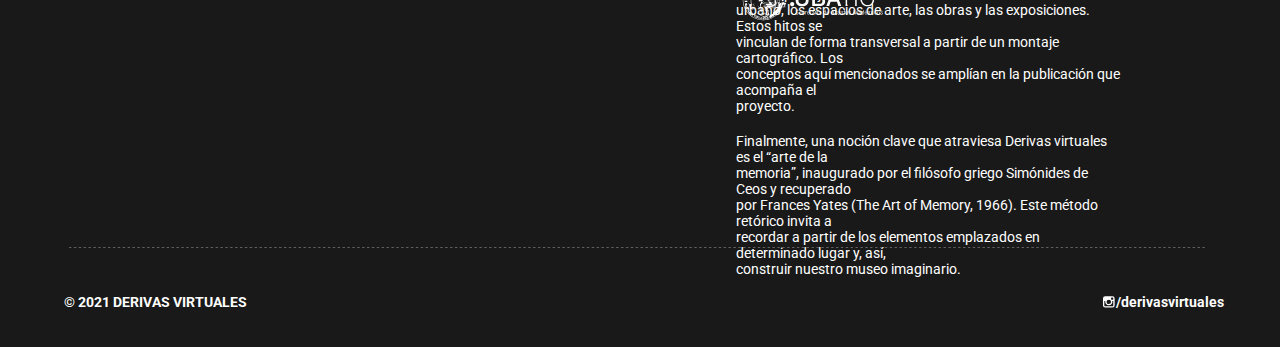
==== commit 399605f2: "About Us Terminado" ====
--- a/acercade.html
+++ b/acercade.html
@@ -17,106 +17,122 @@
   </div>
   <div id="menu-container"></div>
   <section class="section-aboutUs">
-    <div class="title-container">
-      <div class="title-box">
-        <h1 class="title-about">ACERCA DE</h1>
-        <h1 class="title-about">DERIVAS VIRTUALES</h1>
-      </div>
-      <p class="info-pais">BUENOS AIRES 2021</p>
-    </div>
     <div class="SA-main-container">
       <div class="imgNcredits-container">
-        <div class="image-container">
+        <div class="img-container">
           <img src="./assets/img/imagen_acerca_de.png"/>
         </div>
         <div class="creditos-container">
           <img src="./assets/img/iconos/triangulo.svg" alt="triangle" class="creditos-imagen">
           <h4 class="creditos-titulo">CRÉDITOS</h4>
           <div class="creditos-container-info">
-            <div>
+            <div class="creditos-info-box">
               <p class="creditos-texto">Curaduría, diseño y desarrollo de contenido</p>
               <p class="creditos-info">Antonelia Adosi</p>
               <p class="creditos-info">Mariel Szlifman</p>
-              <img src="./assets/img/iconos/rombo.svg" alt="rombo" class="imagen-entre-creditos">
               <p class="creditos-texto">Tutoría</p>
               <p class="creditos-info">Jorge La Ferla</p>
-            </div>
-            <div class="info-right">
+              <img src="./assets/img/iconos/rombo.svg" alt="rombo" class="imagen-entre-creditos">
+              <p class="creditos-texto">Edición de imágenes</p>
+              <p class="creditos-info">Santiago Tenenbaum</p>
+              <p class="creditos-texto">Corrección de estilo</p>
+              <p class="creditos-info">Candela Bustamante</p>
+              <p class="creditos-texto etapas">1ra Etapa</p>
               <p class="creditos-texto">Programación y modelado 3D</p>
               <p class="creditos-info">Nic Motta</p>
               <p class="creditos-info">Sara Isabel Santacruz</p>
-              <p class="creditos-texto subtitulo">Edición de imágenes</p>
-              <p class="creditos-info">Santiago Tenenbaum</p>
-              <p class="creditos-texto subtitulo">Corrección de estilo</p>
-              <p class="creditos-info">Candela Bustamante</p>
+              <p class="creditos-texto etapas">2da Etapa</p>
+              <p class="creditos-texto">Consultoría UX/UI + Project Management</p>
+              <p class="creditos-info">Lais Macaria</p>
+              <p class="creditos-texto">Implementación</p>
+              <p class="creditos-info">Tomás Lambert</p>
+              <p class="creditos-texto">Modelado 3D</p>
+              <p class="creditos-info">Ignacio Gualter</p>
             </div>
           </div>
         </div>
+      </div>
+      <div  class="info-container">
+        <div class="title-container">
+          <div class="title-box">
+            <h1 class="title-about">ACERCA DE <br> DERIVAS VIRTUALES</h1>
+          </div>
+          <p class="info-pais">BUENOS AIRES 2021</p>
+        </div>
+        <div class="text-about-container">
+          <img src="./assets/img/iconos/landing_acerca.svg" class="text-about-imagen"/>
+          <div>
+            <p class="text-about">
+              “Derivas virtuales. Navegando el paisaje urbano y expositivo” es una obra <br>
+              en red que se constituye como un entorno virtual interactivo. En ella se analizan <br>
+              50 obras de arte contemporáneo y exposiciones relacionadas con prácticas<br>
+              artísticas tecnológicas, llevadas a cabo en Buenos Aires en los últimos diez<br>
+              años, más de 15 espacios de arte públicos y privados y una serie de<br>
+              recorridos urbanos con hitos edilicios, históricos y monumentos de la ciudad<br>
+              porteña.
+            </p>
+            <p class="text-about">
+              Este proyecto tiene su origen en el trabajo académico desarrollado por la<br> 
+              Cátedra La Ferla (FADU, UBA) y surge como una expansión creativa a partir de<br>
+              la instalación visual “Cartografías de Cátedra” (La Noche de los Museos en<br>
+              FADU, 2019). En las asignaturas se promueven —a modo de flâneur—, los<br>
+              recorridos urbanos y las visitas in situ a exposiciones de arte, actividad<br>
+              interrumpida por la pandemia. A partir de esta obra en red, se apela a un<br>
+              recorrido por la memoria a través de los archivos mediáticos producidos por<br>
+              la Cátedra en situaciones de desplazamiento. Las derivas propuestas en esta<br>
+              pieza son metáforas del azar que despierta el deambular por la ciudad.
+            </p>
+            <p class="text-about">
+              El diseño hipermedia fue producido en el ordenador, combinando imágenes<br>
+              digitales con fotografías de archivo, y creado para funcionar online. De este<br>
+              modo, se propone un ensayo hipertextual y una interactividad arbórea que<br>
+              permite a los usuarios una navegación activa para acceder a la información de<br>
+              manera aleatoria, organizada sobre una cartografía imaginada. El diseño web y<br>
+              la programación fueron elaborados íntegramente para el proyecto<br>
+              con herramientas open source. La programación se realizó en html y css; la<br>
+              navegación con lenguaje javascript —con la librería three.js—, y el modelado 3D<br>
+              (tanto de la ciudad como de los espacios de arte) se realizó con el software<br>
+              Blender.
+            </p>
+            <p class="text-about">
+              Los objetos culturales que se incluyen en la obra son analizados bajo una<br>
+              metodología propia de investigación en diseño, arte y medios que contempla<br>
+              los formatos, las materialidades y los medios expuestos, la museografía y el<br>
+              paisaje mediático que los rodea. Fueron seleccionados y organizados<br>
+              por “afinidades electivas”, basándose en tópicos conceptuales y recorridos<br>
+              subjetivos que permiten múltiples relaciones significantes entre el paisaje<br>
+              urbano, los espacios de arte, las obras y las exposiciones. Estos hitos se<br>
+              vinculan de forma transversal a partir de un montaje cartográfico. Los<br>
+              conceptos aquí mencionados se amplían en la publicación que acompaña el<br>
+              proyecto.
+            </p>
+            <p class="text-about">
+              Finalmente, una noción clave que atraviesa Derivas virtuales es el “arte de la<br>
+              memoria”, inaugurado por el filósofo griego Simónides de Ceos y recuperado<br>
+              por Frances Yates (The Art of Memory, 1966). Este método retórico invita a<br>
+              recordar a partir de los elementos emplazados en determinado lugar y, así,<br> 
+              construir nuestro museo imaginario. 
+            </p>
+          </div>
+        </div>
         <div class="apoyo-container">
-          <div>
-            <h3 class="creditos-titulo apoyo-titulo">CON EL APOYO DE</h3>
-            <img src="./assets/img/logo-fondo.png" alt="logo" class="fondo-img">
+          <div class="proyecto-container-left">
+            <h3 class="apoyo-titulo">CON EL APOYO DE</h3>
+            <img src="./assets/img/Logo Fondo Metropolitano blanco 1.svg" alt="logo" class="fondo-img">
+            <img src="./assets/img/Logo UBATIC 1.svg" alt="logo" class="fondo-img">
           </div>
-          <a class="proyecto-container" href="https://www.instagram.com/catedralaferla/">
-            <h3 class="creditos-titulo apoyo-titulo">UN PROYECTO DE</h3>
+          <a class="proyecto-container-rigth" href="https://www.instagram.com/catedralaferla/">
+            <h3 class="apoyo-titulo">UN PROYECTO DE</h3>
             <img src="./assets/img/logo_ac.svg" alt="logo" class="ac-img">
           </a>
         </div>
       </div>
-      <div  class="info-container">
-        <div class="text-about-container">
-          <img src="./assets/img/iconos/landing_acerca.svg" class="about-imagen"/>
-          <div>
-            <p class="text-about">
-              “Derivas virtuales. Navegando el paisaje urbano y expositivo” es una obra en red 
-              que se constituye como un entorno virtual interactivo. En ella se analizan 50 obras 
-              de arte contemporáneo y exposiciones relacionadas con prácticas artísticas tecnológicas, 
-              llevadas a cabo en Buenos Aires en los últimos diez años, más de 15 espacios de arte 
-              públicos y privados y una serie de recorridos urbanos con hitos edilicios, 
-              históricos y monumentos de la ciudad porteña.
-            </p>
-            <p class="text-about">
-              Este proyecto tiene su origen en el trabajo académico desarrollado por la 
-              Cátedra La Ferla (FADU, UBA) y surge como una expansión creativa a partir 
-              de la instalación visual “Cartografías de Cátedra” (La Noche de los Museos en FADU, 2019). 
-              En las asignaturas se promueven —a modo de flâneur—, los recorridos urbanos y las visitas 
-              in situ a exposiciones de arte, actividad interrumpida por la pandemia. 
-              A partir de esta obra en red, se apela a un recorrido por la memoria a través de los archivos
-              mediáticos producidos por la Cátedra en situaciones de desplazamiento. Las derivas propuestas 
-              en esta pieza son metáforas del azar que despierta el deambular por la ciudad.
-            </p>
-            <p class="text-about">
-              El diseño hipermedia fue producido en el ordenador, combinando imágenes digitales con 
-              fotografías de archivo, y creado para funcionar online. De este modo, se propone un ensayo 
-              hipertextual y una interactividad arbórea que permite a los usuarios una navegación 
-              activa para acceder a la información de manera aleatoria, organizada sobre una cartografía imaginada. 
-              El diseño web y la programación fueron elaborados íntegramente para el proyecto con herramientas open source. 
-              La programación se realizó en html y css; la navegación con lenguaje javascript —con la librería three.js—, y 
-              el modelado 3D (tanto de la ciudad como de los espacios de arte) se realizó con el software Blender.
-            </p>
-            <p class="text-about">
-              Los objetos culturales que se incluyen en la obra son analizados bajo una metodología propia de investigación 
-              en diseño, arte y medios que contempla los formatos, las materialidades y los medios expuestos, la museografía 
-              y el paisaje mediático que los rodea. Fueron seleccionados y organizados por “afinidades electivas”, 
-              basándose en tópicos conceptuales y recorridos subjetivos que permiten múltiples relaciones significantes 
-              entre el paisaje urbano, los espacios de arte, las obras y las exposiciones. Estos hitos se vinculan de forma 
-              transversal a partir de un montaje cartográfico. Los conceptos aquí mencionados se amplían en la publicación 
-              que acompaña el proyecto.
-            </p>
-            <p class="text-about">
-              Finalmente, una noción clave que atraviesa Derivas virtuales es el “arte de la memoria”, inaugurado por el 
-              filósofo griego Simónides de Ceos y recuperado por Frances Yates (The Art of Memory, 1966). Este método retórico
-              invita a recordar a partir de los elementos emplazados en determinado lugar y, así, construir nuestro museo imaginario. 
-            </p>
-          </div>
-        </div>
-      </div>
     </div>
-    <footer>
-      <img src="./assets/img/iconos/footer.svg" alt="border">
-      <div class="anchor-container">
+    <footer class="about-footer">
+      <img class="img-footer" src="./assets/img/iconos/footer.svg" alt="border">
+      <div class="copy-container">
         <p>© 2021 DERIVAS VIRTUALES</p>
-        <a class="anchor" href="https://www.instagram.com/derivasvirtuales/">
+        <a class="copy-ig-a" href="https://www.instagram.com/derivasvirtuales/">
           <img src="./assets/img/iconos/ig-derivas.svg" alt="">
           <p>/derivasvirtuales</p>
         </a>
--- a/Styles/styles.css
+++ b/Styles/styles.css
@@ -79,7 +79,7 @@
   width: 400px;
   height: 100%;
   background-color: #333233;
-  position: absolute;
+  position: fixed;
   bottom: 0;
   z-index: 1;
 }
@@ -376,6 +376,7 @@
 
 .section-aboutUs {
   height: 200vh;
+  padding-top: 10%;
   display: -webkit-box;
   display: -ms-flexbox;
   display: flex;
@@ -383,10 +384,13 @@
   -webkit-box-direction: normal;
       -ms-flex-direction: column;
           flex-direction: column;
-}
-
-.section-aboutUs .title-container {
-  height: 10%;
+  -webkit-box-pack: justify;
+      -ms-flex-pack: justify;
+          justify-content: space-between;
+}
+
+.section-aboutUs .SA-main-container {
+  height: 90%;
   display: -webkit-box;
   display: -ms-flexbox;
   display: flex;
@@ -394,9 +398,116 @@
   -webkit-box-direction: normal;
       -ms-flex-direction: row;
           flex-direction: row;
-}
-
-.section-aboutUs .title-container .title-box {
+  -webkit-box-pack: center;
+      -ms-flex-pack: center;
+          justify-content: center;
+}
+
+.section-aboutUs .SA-main-container .imgNcredits-container {
+  height: 100%;
+  width: 40%;
+  margin-right: 5%;
+  display: -webkit-box;
+  display: -ms-flexbox;
+  display: flex;
+  -webkit-box-orient: vertical;
+  -webkit-box-direction: normal;
+      -ms-flex-direction: column;
+          flex-direction: column;
+}
+
+.section-aboutUs .SA-main-container .imgNcredits-container .img-container {
+  width: 100%;
+}
+
+.section-aboutUs .SA-main-container .imgNcredits-container .img-container img {
+  width: 100%;
+}
+
+.section-aboutUs .SA-main-container .imgNcredits-container .creditos-container {
+  height: 55%;
+  display: -webkit-box;
+  display: -ms-flexbox;
+  display: flex;
+  -webkit-box-orient: vertical;
+  -webkit-box-direction: normal;
+      -ms-flex-direction: column;
+          flex-direction: column;
+  -webkit-box-pack: center;
+      -ms-flex-pack: center;
+          justify-content: center;
+  -webkit-box-align: center;
+      -ms-flex-align: center;
+          align-items: center;
+  padding-left: 25%;
+}
+
+.section-aboutUs .SA-main-container .imgNcredits-container .creditos-container .creditos-imagen {
+  height: 25%;
+  position: relative;
+  top: 15%;
+  left: -30%;
+}
+
+.section-aboutUs .SA-main-container .imgNcredits-container .creditos-container .creditos-titulo {
+  width: 60%;
+  font-family: 'Roboto';
+  font-style: normal;
+  font-weight: 700;
+  font-size: 1.75vh;
+  color: #20DCD1;
+}
+
+.section-aboutUs .SA-main-container .imgNcredits-container .creditos-container .creditos-container-info {
+  width: 60%;
+}
+
+.section-aboutUs .SA-main-container .imgNcredits-container .creditos-container .creditos-container-info .creditos-info-box .imagen-entre-creditos {
+  margin: 20px 0 10px;
+  width: 25px;
+}
+
+.section-aboutUs .SA-main-container .imgNcredits-container .creditos-container .creditos-container-info .creditos-info-box .creditos-texto {
+  font-family: 'Roboto';
+  font-style: normal;
+  font-weight: 400;
+  font-size: 1.75vh;
+  color: #E9E9E9;
+  margin: 20px 0 5px;
+}
+
+.section-aboutUs .SA-main-container .imgNcredits-container .creditos-container .creditos-container-info .creditos-info-box .creditos-info {
+  font-family: 'Roboto';
+  font-style: normal;
+  font-weight: 700;
+  font-size: 1.75vh;
+  color: white;
+}
+
+.section-aboutUs .SA-main-container .imgNcredits-container .creditos-container .creditos-container-info .creditos-info-box .etapas {
+  font-size: 1.5vh;
+}
+
+.section-aboutUs .SA-main-container .info-container {
+  height: 100%;
+  width: 30%;
+  display: -webkit-box;
+  display: -ms-flexbox;
+  display: flex;
+  -webkit-box-orient: vertical;
+  -webkit-box-direction: normal;
+      -ms-flex-direction: column;
+          flex-direction: column;
+  -webkit-box-pack: space-evenly;
+      -ms-flex-pack: space-evenly;
+          justify-content: space-evenly;
+  -webkit-box-align: center;
+      -ms-flex-align: center;
+          align-items: center;
+}
+
+.section-aboutUs .SA-main-container .info-container .title-container {
+  height: 10%;
   display: -webkit-box;
   display: -ms-flexbox;
   display: flex;
@@ -404,30 +515,73 @@
   -webkit-box-direction: normal;
       -ms-flex-direction: row;
           flex-direction: row;
-}
-
-.section-aboutUs .title-container .title-box .title-about {
-  font: 88px 'Bebas Neue';
-  color: #30DDB0;
-  margin: 0;
-}
-
-.section-aboutUs .title-container .info-pais {
-  color: white;
-  width: 120px;
-  right: 0;
+  -webkit-box-pack: center;
+      -ms-flex-pack: center;
+          justify-content: center;
+}
+
+.section-aboutUs .SA-main-container .info-container .title-container .title-box {
+  display: -webkit-box;
+  display: -ms-flexbox;
+  display: flex;
+  -webkit-box-orient: horizontal;
+  -webkit-box-direction: normal;
+      -ms-flex-direction: row;
+          flex-direction: row;
+}
+
+.section-aboutUs .SA-main-container .info-container .title-container .title-box .title-about {
+  font-family: 'Bebas Neue';
+  font-style: normal;
+  font-weight: 400;
+  font-size: 8vh;
+  color: #20DCD1;
+}
+
+.section-aboutUs .SA-main-container .info-container .title-container .info-pais {
+  color: white;
+  height: 3%;
+  width: 15%;
+  top: 15%;
+  right: 5%;
   position: absolute;
   text-align: center;
   margin: 0;
   padding: 10px 0;
   border-top: 1px solid white;
   border-bottom: 1px solid white;
-  font: 15px 'Roboto';
+  font: 1.75vh 'Roboto';
   font-weight: bold;
 }
 
-.section-aboutUs .SA-main-container {
-  height: 90%;
+.section-aboutUs .SA-main-container .info-container .text-about-container {
+  height: 50%;
+  width: 100%;
+}
+
+.section-aboutUs .SA-main-container .info-container .text-about-container .text-about-imagen {
+  height: 20%;
+  position: absolute;
+  top: 63%;
+  left: 53%;
+}
+
+.section-aboutUs .SA-main-container .info-container .text-about-container div {
+  width: 100%;
+}
+
+.section-aboutUs .SA-main-container .info-container .text-about-container div .text-about {
+  margin-top: 5%;
+  font-family: 'Roboto';
+  font-style: normal;
+  font-weight: 400;
+  font-size: 1.50vh;
+  color: white;
+}
+
+.section-aboutUs .SA-main-container .info-container .apoyo-container {
+  height: 10%;
+  width: 100%;
   display: -webkit-box;
   display: -ms-flexbox;
   display: flex;
@@ -435,10 +589,17 @@
   -webkit-box-direction: normal;
       -ms-flex-direction: row;
           flex-direction: row;
-}
-
-.section-aboutUs .SA-main-container .imgNcredits-container {
+  -webkit-box-pack: justify;
+      -ms-flex-pack: justify;
+          justify-content: space-between;
+  -webkit-box-align: center;
+      -ms-flex-align: center;
+          align-items: center;
+}
+
+.section-aboutUs .SA-main-container .info-container .apoyo-container .proyecto-container-left {
   height: 100%;
+  width: 40%;
   display: -webkit-box;
   display: -ms-flexbox;
   display: flex;
@@ -446,22 +607,29 @@
   -webkit-box-direction: normal;
       -ms-flex-direction: column;
           flex-direction: column;
-}
-
-.section-aboutUs .SA-main-container .imgNcredits-container .img-container {
-  height: 30%;
-}
-
-.section-aboutUs .SA-main-container .imgNcredits-container .img-container img {
-  width: 460px;
-}
-
-.section-aboutUs .SA-main-container .imgNcredits-container .creditos-container {
-  height: 70%;
-}
-
-.section-aboutUs .SA-main-container .info-container {
+  text-decoration: none;
+  -webkit-box-pack: justify;
+      -ms-flex-pack: justify;
+          justify-content: space-between;
+}
+
+.section-aboutUs .SA-main-container .info-container .apoyo-container .proyecto-container-left .apoyo-titulo {
+  width: 100%;
+  font-family: 'Roboto';
+  font-style: normal;
+  font-weight: 700;
+  font-size: 1.75vh;
+  color: #20DCD1;
+  margin-bottom: 25px;
+}
+
+.section-aboutUs .SA-main-container .info-container .apoyo-container .proyecto-container-left img {
+  width: 100%;
+}
+
+.section-aboutUs .SA-main-container .info-container .apoyo-container .proyecto-container-rigth {
   height: 100%;
+  width: 40%;
   display: -webkit-box;
   display: -ms-flexbox;
   display: flex;
@@ -469,5 +637,98 @@
   -webkit-box-direction: normal;
       -ms-flex-direction: column;
           flex-direction: column;
+  text-decoration: none;
+  -webkit-box-pack: justify;
+      -ms-flex-pack: justify;
+          justify-content: space-between;
+}
+
+.section-aboutUs .SA-main-container .info-container .apoyo-container .proyecto-container-rigth .apoyo-titulo {
+  width: 100%;
+  font-family: 'Roboto';
+  font-style: normal;
+  font-weight: 700;
+  font-size: 1.75vh;
+  color: #20DCD1;
+  margin-bottom: 25px;
+}
+
+.section-aboutUs .SA-main-container .info-container .apoyo-container .proyecto-container-rigth img {
+  width: 100%;
+  margin-bottom: 40%;
+}
+
+.section-aboutUs .about-footer {
+  height: 5%;
+  display: -webkit-box;
+  display: -ms-flexbox;
+  display: flex;
+  -webkit-box-orient: vertical;
+  -webkit-box-direction: normal;
+      -ms-flex-direction: column;
+          flex-direction: column;
+  -webkit-box-align: center;
+      -ms-flex-align: center;
+          align-items: center;
+}
+
+.section-aboutUs .about-footer .img-footer {
+  width: 90%;
+}
+
+.section-aboutUs .about-footer .copy-container {
+  height: 100%;
+  width: 90%;
+  display: -webkit-box;
+  display: -ms-flexbox;
+  display: flex;
+  -webkit-box-orient: horizontal;
+  -webkit-box-direction: normal;
+      -ms-flex-direction: row;
+          flex-direction: row;
+  -webkit-box-align: center;
+      -ms-flex-align: center;
+          align-items: center;
+  -webkit-box-pack: justify;
+      -ms-flex-pack: justify;
+          justify-content: space-between;
+}
+
+.section-aboutUs .about-footer .copy-container p {
+  font-family: 'Roboto';
+  font-style: normal;
+  font-weight: 700;
+  font-size: 1.5vh;
+  color: white;
+}
+
+.section-aboutUs .about-footer .copy-container .copy-ig-a {
+  height: 80%;
+  width: 10%;
+  display: -webkit-box;
+  display: -ms-flexbox;
+  display: flex;
+  -webkit-box-orient: horizontal;
+  -webkit-box-direction: normal;
+      -ms-flex-direction: row;
+          flex-direction: row;
+  -webkit-box-align: center;
+      -ms-flex-align: center;
+          align-items: center;
+  -ms-flex-pack: distribute;
+      justify-content: space-around;
+  text-decoration: none;
+}
+
+.section-aboutUs .about-footer .copy-container .copy-ig-a img {
+  height: 20%;
+}
+
+.section-aboutUs .about-footer .copy-container .copy-ig-a p {
+  font-family: 'Roboto';
+  font-style: normal;
+  font-weight: 700;
+  font-size: 1.5vh;
+  color: white;
 }
 /*# sourceMappingURL=styles.css.map */